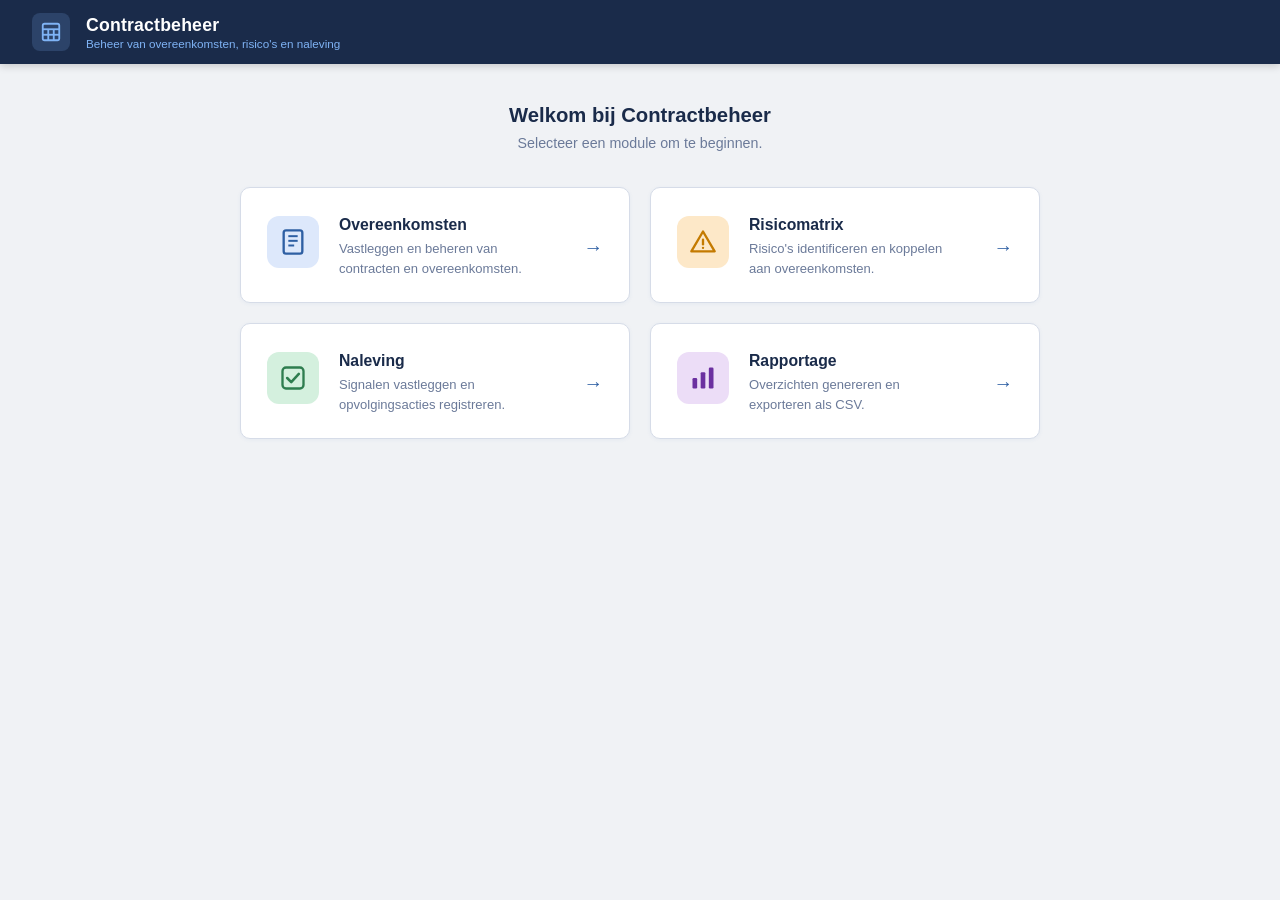
==== index.html @ 3c0b5cd9 "Voeg gedeelde stylesheet, startscherm en overeenkomsten pagina toe Shared CSS voor consistente huiss" ====
<!DOCTYPE html>
<html lang="nl">
<head>
  <meta charset="UTF-8">
  <meta name="viewport" content="width=device-width, initial-scale=1.0">
  <title>Contractbeheer</title>
  <link rel="stylesheet" href="shared.css">
  <style>
    .index-main {
      max-width: 840px;
      margin: 0 auto;
      padding: 40px 20px 60px 20px;
    }
    .index-intro {
      text-align: center;
      margin-bottom: 36px;
    }
    .index-intro h2 {
      font-size: 1.35rem;
      font-weight: 700;
      color: #1a2b4a;
      margin-bottom: 8px;
    }
    .index-intro p {
      color: #6b7a99;
      font-size: 0.95rem;
    }
  </style>
</head>
<body>
  <header class="site-header">
    <div class="header-icon">
      <svg width="22" height="22" fill="none" viewBox="0 0 24 24">
        <rect x="3" y="3" width="18" height="18" rx="2" stroke="#7fb3f5" stroke-width="2"/>
        <line x1="3" y1="9" x2="21" y2="9" stroke="#7fb3f5" stroke-width="2"/>
        <line x1="3" y1="15" x2="21" y2="15" stroke="#7fb3f5" stroke-width="2"/>
        <line x1="9" y1="9" x2="9" y2="21" stroke="#7fb3f5" stroke-width="2"/>
        <line x1="15" y1="9" x2="15" y2="21" stroke="#7fb3f5" stroke-width="2"/>
      </svg>
    </div>
    <div class="header-text">
      <span class="header-title">Contractbeheer</span>
      <span class="header-subtitle">Beheer van overeenkomsten, risico's en naleving</span>
    </div>
  </header>

  <div class="index-main">
    <div class="index-intro">
      <h2>Welkom bij Contractbeheer</h2>
      <p>Selecteer een module om te beginnen.</p>
    </div>

    <div class="tiles">
      <a class="tile" href="overeenkomsten.html">
        <div class="tile-icon-wrap" style="background:#dde8fb;">
          <svg width="28" height="28" fill="none" viewBox="0 0 24 24">
            <rect x="4" y="2" width="16" height="20" rx="2" stroke="#2e5fa3" stroke-width="2"/>
            <line x1="8" y1="7" x2="16" y2="7" stroke="#2e5fa3" stroke-width="1.7"/>
            <line x1="8" y1="11" x2="16" y2="11" stroke="#2e5fa3" stroke-width="1.7"/>
            <line x1="8" y1="15" x2="13" y2="15" stroke="#2e5fa3" stroke-width="1.7"/>
          </svg>
        </div>
        <div class="tile-body">
          <div class="tile-title">Overeenkomsten</div>
          <div class="tile-desc">Vastleggen en beheren van contracten en overeenkomsten.</div>
        </div>
        <span class="tile-arrow">→</span>
      </a>

      <a class="tile" href="risicomatrix.html">
        <div class="tile-icon-wrap" style="background:#fde8c8;">
          <svg width="28" height="28" fill="none" viewBox="0 0 24 24">
            <path d="M12 3L22 20H2L12 3Z" stroke="#c47a00" stroke-width="2" stroke-linejoin="round"/>
            <line x1="12" y1="10" x2="12" y2="14" stroke="#c47a00" stroke-width="2" stroke-linecap="round"/>
            <circle cx="12" cy="17" r="1" fill="#c47a00"/>
          </svg>
        </div>
        <div class="tile-body">
          <div class="tile-title">Risicomatrix</div>
          <div class="tile-desc">Risico's identificeren en koppelen aan overeenkomsten.</div>
        </div>
        <span class="tile-arrow">→</span>
      </a>

      <a class="tile" href="naleving.html">
        <div class="tile-icon-wrap" style="background:#d4f0de;">
          <svg width="28" height="28" fill="none" viewBox="0 0 24 24">
            <rect x="3" y="3" width="18" height="18" rx="3" stroke="#2e7d4f" stroke-width="2"/>
            <path d="M7 12l3.5 3.5L17 8.5" stroke="#2e7d4f" stroke-width="2.2" stroke-linecap="round" stroke-linejoin="round"/>
          </svg>
        </div>
        <div class="tile-body">
          <div class="tile-title">Naleving</div>
          <div class="tile-desc">Signalen vastleggen en opvolgingsacties registreren.</div>
        </div>
        <span class="tile-arrow">→</span>
      </a>

      <a class="tile" href="rapportage.html">
        <div class="tile-icon-wrap" style="background:#ecddf7;">
          <svg width="28" height="28" fill="none" viewBox="0 0 24 24">
            <rect x="3" y="12" width="4" height="9" rx="1" fill="#6b30a0"/>
            <rect x="10" y="7" width="4" height="14" rx="1" fill="#6b30a0"/>
            <rect x="17" y="3" width="4" height="18" rx="1" fill="#6b30a0"/>
          </svg>
        </div>
        <div class="tile-body">
          <div class="tile-title">Rapportage</div>
          <div class="tile-desc">Overzichten genereren en exporteren als CSV.</div>
        </div>
        <span class="tile-arrow">→</span>
      </a>
    </div>
  </div>
</body>
</html>
---- shared.css ----
/* ===== CSS RESET ===== */
*, *::before, *::after { box-sizing: border-box; margin: 0; padding: 0; }
html { font-size: 15px; }
body { font-family: 'Segoe UI', Arial, sans-serif; background: #f0f2f5; color: #1a1a2e; min-height: 100vh; }
ul, ol { list-style: none; }
a { color: inherit; text-decoration: none; }
button { cursor: pointer; font-family: inherit; }
input, select, textarea, button { font-size: inherit; }

/* ===== HEADER ===== */
.site-header {
  background: #1a2b4a;
  color: #fff;
  padding: 0 32px;
  height: 64px;
  display: flex;
  align-items: center;
  gap: 16px;
  box-shadow: 0 2px 8px rgba(0,0,0,0.18);
}
.site-header .header-icon {
  width: 38px;
  height: 38px;
  background: rgba(127,179,245,0.18);
  border-radius: 8px;
  display: flex;
  align-items: center;
  justify-content: center;
  flex-shrink: 0;
}
.site-header .header-icon svg { display: block; }
.site-header .header-text { display: flex; flex-direction: column; gap: 1px; }
.site-header .header-title { font-size: 1.18rem; font-weight: 700; letter-spacing: 0.01em; color: #fff; }
.site-header .header-subtitle { font-size: 0.78rem; color: #7fb3f5; font-weight: 400; }

/* ===== NAV BAR ===== */
.site-nav {
  background: #223560;
  border-bottom: 1px solid #1a2b4a;
  padding: 0 32px;
  display: flex;
  gap: 0;
  height: 44px;
  align-items: stretch;
}
.site-nav a {
  color: #b8cce8;
  font-size: 0.92rem;
  font-weight: 500;
  padding: 0 20px;
  display: flex;
  align-items: center;
  border-bottom: 3px solid transparent;
  transition: color 0.15s, border-color 0.15s;
  white-space: nowrap;
}
.site-nav a:hover { color: #fff; }
.site-nav a.active { color: #fff; border-bottom-color: #7fb3f5; }

/* ===== MAIN CONTAINER ===== */
.main-container {
  max-width: 960px;
  width: 100%;
  margin: 0 auto;
  padding: 28px 20px 48px 20px;
  display: flex;
  flex-direction: column;
  gap: 22px;
}

/* ===== CARDS ===== */
.card {
  background: #fff;
  border: 1px solid #d6dce8;
  border-radius: 8px;
  padding: 24px 28px;
  box-shadow: 0 1px 4px rgba(46,95,163,0.06);
}
.card-title {
  font-size: 1.02rem;
  font-weight: 700;
  color: #1a2b4a;
  margin-bottom: 18px;
  padding-bottom: 10px;
  border-bottom: 1px solid #d6dce8;
}

/* ===== FORM ELEMENTS ===== */
.form-row {
  display: flex;
  flex-wrap: wrap;
  gap: 14px;
  margin-bottom: 14px;
}
.form-group {
  display: flex;
  flex-direction: column;
  gap: 5px;
  flex: 1 1 180px;
  min-width: 0;
}
.form-group label {
  font-size: 0.84rem;
  font-weight: 600;
  color: #1a2b4a;
}
.form-group input[type=text],
.form-group input[type=date],
.form-group select,
input[type=text],
input[type=date],
select {
  height: 36px;
  padding: 0 10px;
  border: 1px solid #d6dce8;
  border-radius: 5px;
  background: #fff;
  color: #1a1a2e;
  width: 100%;
  transition: border-color 0.15s, box-shadow 0.15s;
  outline: none;
}
.form-group input[type=text]:focus,
.form-group input[type=date]:focus,
.form-group select:focus,
input[type=text]:focus,
input[type=date]:focus,
select:focus {
  border-color: #2e5fa3;
  box-shadow: 0 0 0 3px rgba(46,95,163,0.13);
}
input[type=file] {
  padding: 5px 8px;
  border: 1px solid #d6dce8;
  border-radius: 5px;
  background: #fff;
  color: #1a1a2e;
  width: 100%;
  cursor: pointer;
}
input[type=file]:focus {
  outline: none;
  border-color: #2e5fa3;
  box-shadow: 0 0 0 3px rgba(46,95,163,0.13);
}
select option[disabled] { color: #6b7a99; }

/* ===== BUTTONS ===== */
.btn {
  display: inline-flex;
  align-items: center;
  gap: 6px;
  padding: 0 18px;
  height: 36px;
  border: none;
  border-radius: 5px;
  font-weight: 600;
  font-size: 0.88rem;
  transition: background 0.15s, box-shadow 0.15s, opacity 0.15s;
  white-space: nowrap;
  cursor: pointer;
}
.btn:disabled { opacity: 0.5; cursor: not-allowed; }
.btn-primary { background: #2e5fa3; color: #fff; }
.btn-primary:hover:not(:disabled) { background: #1a4080; }
.btn-secondary { background: #e3e8f0; color: #1a2b4a; border: 1px solid #d6dce8; }
.btn-secondary:hover:not(:disabled) { background: #cdd5e3; }
.btn-success { background: #2e7d4f; color: #fff; }
.btn-success:hover:not(:disabled) { background: #1e5c38; }
.btn-danger { background: #b04040; color: #fff; }
.btn-danger:hover:not(:disabled) { background: #8a2c2c; }
.btn-sm { height: 28px; padding: 0 10px; font-size: 0.80rem; }
.btn-edit { background: #e8f0fb; color: #2e5fa3; border: 1px solid #b8cce8; }
.btn-edit:hover:not(:disabled) { background: #ccdcf5; }

/* ===== MESSAGES ===== */
.msg-error, .msg-info, .msg-success {
  padding: 9px 14px;
  border-radius: 5px;
  font-size: 0.88rem;
  font-weight: 500;
  margin-top: 6px;
  margin-bottom: 2px;
}
.msg-error { background: #fdf0f0; color: #b04040; border: 1px solid #e8bbbb; }
.msg-info { background: #eef4fb; color: #2e5fa3; border: 1px solid #b8cce8; }
.msg-success { background: #edf7f1; color: #2e7d4f; border: 1px solid #a8d8b8; }
.hidden { display: none !important; }

/* ===== TOOLBAR ===== */
.toolbar {
  display: flex;
  align-items: center;
  flex-wrap: wrap;
  gap: 12px;
  margin-bottom: 10px;
}
.toolbar label {
  font-size: 0.84rem;
  font-weight: 600;
  color: #1a2b4a;
  white-space: nowrap;
}
.toolbar input[type=text], .toolbar select {
  height: 32px;
  padding: 0 9px;
  border: 1px solid #d6dce8;
  border-radius: 5px;
  background: #fff;
  color: #1a1a2e;
  font-size: 0.85rem;
  outline: none;
}
.toolbar input[type=text]:focus, .toolbar select:focus {
  border-color: #2e5fa3;
  box-shadow: 0 0 0 2px rgba(46,95,163,0.12);
}
.record-count {
  margin-left: auto;
  font-size: 0.82rem;
  color: #6b7a99;
  font-weight: 500;
  white-space: nowrap;
}

/* ===== TABLE WRAPPER ===== */
.table-wrapper {
  max-height: 360px;
  overflow-y: auto;
  border: 1px solid #d6dce8;
  border-radius: 6px;
  scrollbar-width: thin;
  scrollbar-color: #b8cce8 #f0f2f5;
}
.table-wrapper::-webkit-scrollbar { width: 7px; }
.table-wrapper::-webkit-scrollbar-track { background: #f0f2f5; }
.table-wrapper::-webkit-scrollbar-thumb { background: #b8cce8; border-radius: 4px; }

/* ===== TABLE ===== */
table {
  width: 100%;
  border-collapse: collapse;
  font-size: 0.88rem;
}
thead th {
  background: #1a2b4a;
  color: #b8cce8;
  font-weight: 600;
  font-size: 0.82rem;
  text-transform: uppercase;
  letter-spacing: 0.04em;
  padding: 10px 12px;
  text-align: left;
  position: sticky;
  top: 0;
  z-index: 2;
  white-space: nowrap;
  user-select: none;
}
thead th.sortable { cursor: pointer; }
thead th.sortable:hover { color: #fff; }
thead th.sorted { color: #7fb3f5; }
.sort-icon { font-style: normal; margin-left: 4px; font-size: 0.80rem; opacity: 0.7; }
thead th.sorted .sort-icon { opacity: 1; }
tbody tr { border-bottom: 1px solid #e8ecf4; transition: background 0.1s; }
tbody tr:last-child { border-bottom: none; }
tbody tr:hover { background: #f5f7fb; }
tbody tr.selected { background: #e8f0fb !important; outline: 2px solid #2e5fa3; outline-offset: -2px; }
tbody td { padding: 9px 12px; vertical-align: middle; color: #1a1a2e; }

/* ===== BADGES ===== */
.badge {
  display: inline-block;
  padding: 2px 9px;
  border-radius: 12px;
  font-size: 0.77rem;
  font-weight: 700;
  letter-spacing: 0.03em;
  white-space: nowrap;
}
.badge-laag { background: #d4f0de; color: #1e6b3a; }
.badge-midden { background: #fde8c8; color: #8a4e00; }
.badge-hoog { background: #fdd8d8; color: #8a2020; }
.badge-waarschuwing { background: #dde8fb; color: #1a4080; }
.badge-inkoopgesprek { background: #ecddf7; color: #5e2080; }
.badge-ingebreke { background: #f5d5d5; color: #6b1a1a; }

/* ===== EMPTY STATE ===== */
.empty-state {
  text-align: center;
  padding: 38px 20px;
  color: #6b7a99;
  font-size: 0.92rem;
}
.empty-state svg { display: block; margin: 0 auto 12px; opacity: 0.35; }

/* ===== TILES (INDEX PAGE) ===== */
.tiles {
  display: grid;
  grid-template-columns: 1fr 1fr;
  gap: 20px;
  margin-top: 10px;
}
.tile {
  background: #fff;
  border: 1px solid #d6dce8;
  border-radius: 10px;
  padding: 28px 26px 24px 26px;
  display: flex;
  align-items: flex-start;
  gap: 20px;
  cursor: pointer;
  transition: box-shadow 0.18s, border-color 0.18s, transform 0.12s;
  text-decoration: none;
  color: #1a1a2e;
  box-shadow: 0 1px 4px rgba(46,95,163,0.06);
}
.tile:hover {
  box-shadow: 0 4px 18px rgba(46,95,163,0.14);
  border-color: #2e5fa3;
  transform: translateY(-2px);
}
.tile-icon-wrap {
  width: 52px;
  height: 52px;
  border-radius: 12px;
  display: flex;
  align-items: center;
  justify-content: center;
  flex-shrink: 0;
}
.tile-body { flex: 1; min-width: 0; }
.tile-title {
  font-size: 1.05rem;
  font-weight: 700;
  color: #1a2b4a;
  margin-bottom: 5px;
}
.tile-desc { font-size: 0.87rem; color: #6b7a99; line-height: 1.5; }
.tile-arrow {
  font-size: 1.3rem;
  color: #2e5fa3;
  align-self: center;
  margin-left: 8px;
  flex-shrink: 0;
  transition: transform 0.15s;
}
.tile:hover .tile-arrow { transform: translateX(4px); }

/* ===== SIDE BY SIDE CARDS ===== */
.cards-row {
  display: flex;
  gap: 20px;
  flex-wrap: wrap;
}
.cards-row .card { flex: 1 1 280px; }

/* ===== BUTTON ROW ===== */
.btn-row {
  display: flex;
  gap: 10px;
  align-items: center;
  flex-wrap: wrap;
  margin-top: 6px;
}

@media (max-width: 640px) {
  .tiles { grid-template-columns: 1fr; }
  .site-header { padding: 0 14px; }
  .site-nav { padding: 0 8px; }
  .main-container { padding: 16px 10px 32px 10px; }
  .card { padding: 16px 14px; }
  .cards-row { flex-direction: column; }
}
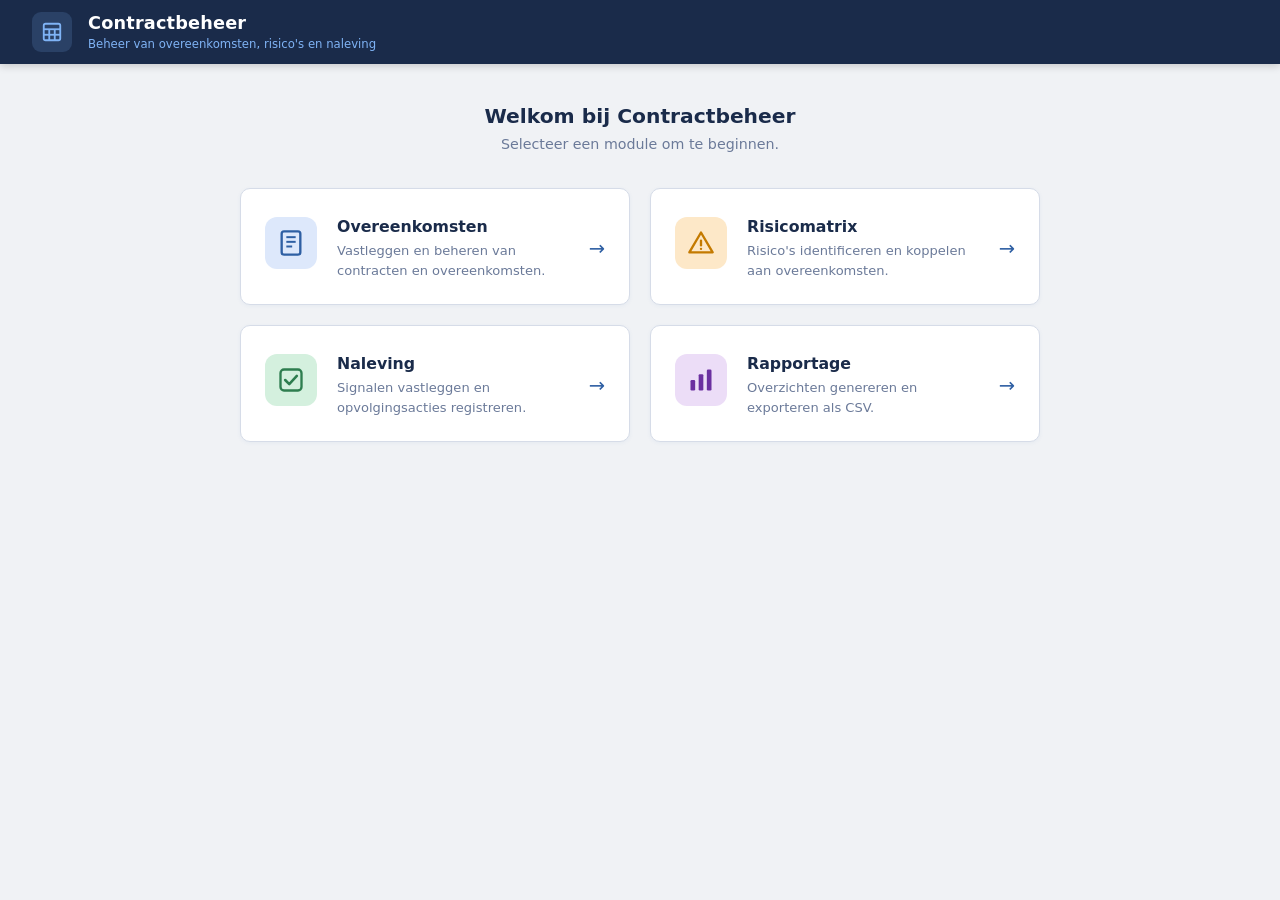
==== commit e1bf74a8: "Voeg volledige multi-pagina contractbeheer applicatie toe Startscherm met 4 tiles, overeenkomsten CR" ====
--- a/index.html
+++ b/index.html
@@ -10,6 +10,7 @@
       max-width: 840px;
       margin: 0 auto;
       padding: 40px 20px 60px 20px;
+      flex: 1;
     }
     .index-intro {
       text-align: center;
@@ -28,6 +29,7 @@
   </style>
 </head>
 <body>
+  <!-- Header (no nav on dashboard) -->
   <header class="site-header">
     <div class="header-icon">
       <svg width="22" height="22" fill="none" viewBox="0 0 24 24">
@@ -51,6 +53,7 @@
     </div>
 
     <div class="tiles">
+      <!-- Overeenkomsten -->
       <a class="tile" href="overeenkomsten.html">
         <div class="tile-icon-wrap" style="background:#dde8fb;">
           <svg width="28" height="28" fill="none" viewBox="0 0 24 24">
@@ -67,6 +70,7 @@
         <span class="tile-arrow">→</span>
       </a>
 
+      <!-- Risicomatrix -->
       <a class="tile" href="risicomatrix.html">
         <div class="tile-icon-wrap" style="background:#fde8c8;">
           <svg width="28" height="28" fill="none" viewBox="0 0 24 24">
@@ -82,6 +86,7 @@
         <span class="tile-arrow">→</span>
       </a>
 
+      <!-- Naleving -->
       <a class="tile" href="naleving.html">
         <div class="tile-icon-wrap" style="background:#d4f0de;">
           <svg width="28" height="28" fill="none" viewBox="0 0 24 24">
@@ -96,6 +101,7 @@
         <span class="tile-arrow">→</span>
       </a>
 
+      <!-- Rapportage -->
       <a class="tile" href="rapportage.html">
         <div class="tile-icon-wrap" style="background:#ecddf7;">
           <svg width="28" height="28" fill="none" viewBox="0 0 24 24">
--- a/shared.css
+++ b/shared.css
@@ -1,13 +1,25 @@
-/* ===== CSS RESET ===== */
+/* =====================================================
+   shared.css – Contract Management Application
+   ===================================================== */
+
+/* --- CSS Reset --- */
 *, *::before, *::after { box-sizing: border-box; margin: 0; padding: 0; }
 html { font-size: 15px; }
-body { font-family: 'Segoe UI', Arial, sans-serif; background: #f0f2f5; color: #1a1a2e; min-height: 100vh; }
+body {
+  font-family: 'Segoe UI', system-ui, -apple-system, Arial, sans-serif;
+  background: #f0f2f5;
+  color: #1a1a2e;
+  min-height: 100vh;
+  display: flex;
+  flex-direction: column;
+}
 ul, ol { list-style: none; }
-a { color: inherit; text-decoration: none; }
-button { cursor: pointer; font-family: inherit; }
+a { color: #2e5fa3; text-decoration: none; }
+a:hover { text-decoration: underline; }
+button { font-family: inherit; cursor: pointer; }
 input, select, textarea, button { font-size: inherit; }
 
-/* ===== HEADER ===== */
+/* --- Header --- */
 .site-header {
   background: #1a2b4a;
   color: #fff;
@@ -17,23 +29,38 @@
   align-items: center;
   gap: 16px;
   box-shadow: 0 2px 8px rgba(0,0,0,0.18);
+  flex-shrink: 0;
 }
 .site-header .header-icon {
-  width: 38px;
-  height: 38px;
-  background: rgba(127,179,245,0.18);
-  border-radius: 8px;
+  width: 40px;
+  height: 40px;
+  background: rgba(127,179,245,0.16);
+  border-radius: 9px;
   display: flex;
   align-items: center;
   justify-content: center;
   flex-shrink: 0;
 }
 .site-header .header-icon svg { display: block; }
-.site-header .header-text { display: flex; flex-direction: column; gap: 1px; }
-.site-header .header-title { font-size: 1.18rem; font-weight: 700; letter-spacing: 0.01em; color: #fff; }
-.site-header .header-subtitle { font-size: 0.78rem; color: #7fb3f5; font-weight: 400; }
-
-/* ===== NAV BAR ===== */
+.site-header .header-text {
+  display: flex;
+  flex-direction: column;
+  gap: 2px;
+}
+.site-header .header-title {
+  font-size: 1.18rem;
+  font-weight: 700;
+  letter-spacing: 0.01em;
+  color: #fff;
+  line-height: 1.2;
+}
+.site-header .header-subtitle {
+  font-size: 0.78rem;
+  color: #7fb3f5;
+  font-weight: 400;
+}
+
+/* --- Nav bar --- */
 .site-nav {
   background: #223560;
   border-bottom: 1px solid #1a2b4a;
@@ -42,10 +69,11 @@
   gap: 0;
   height: 44px;
   align-items: stretch;
+  flex-shrink: 0;
 }
 .site-nav a {
   color: #b8cce8;
-  font-size: 0.92rem;
+  font-size: 0.91rem;
   font-weight: 500;
   padding: 0 20px;
   display: flex;
@@ -53,11 +81,15 @@
   border-bottom: 3px solid transparent;
   transition: color 0.15s, border-color 0.15s;
   white-space: nowrap;
-}
-.site-nav a:hover { color: #fff; }
-.site-nav a.active { color: #fff; border-bottom-color: #7fb3f5; }
-
-/* ===== MAIN CONTAINER ===== */
+  text-decoration: none;
+}
+.site-nav a:hover { color: #fff; text-decoration: none; }
+.site-nav a.active {
+  color: #fff;
+  border-bottom-color: #7fb3f5;
+}
+
+/* --- Main container --- */
 .main-container {
   max-width: 960px;
   width: 100%;
@@ -66,9 +98,10 @@
   display: flex;
   flex-direction: column;
   gap: 22px;
-}
-
-/* ===== CARDS ===== */
+  flex: 1;
+}
+
+/* --- Cards --- */
 .card {
   background: #fff;
   border: 1px solid #d6dce8;
@@ -85,7 +118,7 @@
   border-bottom: 1px solid #d6dce8;
 }
 
-/* ===== FORM ELEMENTS ===== */
+/* --- Form elements --- */
 .form-row {
   display: flex;
   flex-wrap: wrap;
@@ -137,18 +170,25 @@
   color: #1a1a2e;
   width: 100%;
   cursor: pointer;
+  height: 36px;
+  outline: none;
 }
 input[type=file]:focus {
-  outline: none;
   border-color: #2e5fa3;
   box-shadow: 0 0 0 3px rgba(46,95,163,0.13);
 }
+input:disabled, select:disabled {
+  background: #f0f2f5;
+  color: #6b7a99;
+  cursor: not-allowed;
+}
 select option[disabled] { color: #6b7a99; }
 
-/* ===== BUTTONS ===== */
+/* --- Buttons --- */
 .btn {
   display: inline-flex;
   align-items: center;
+  justify-content: center;
   gap: 6px;
   padding: 0 18px;
   height: 36px;
@@ -159,6 +199,7 @@
   transition: background 0.15s, box-shadow 0.15s, opacity 0.15s;
   white-space: nowrap;
   cursor: pointer;
+  line-height: 1;
 }
 .btn:disabled { opacity: 0.5; cursor: not-allowed; }
 .btn-primary { background: #2e5fa3; color: #fff; }
@@ -173,7 +214,16 @@
 .btn-edit { background: #e8f0fb; color: #2e5fa3; border: 1px solid #b8cce8; }
 .btn-edit:hover:not(:disabled) { background: #ccdcf5; }
 
-/* ===== MESSAGES ===== */
+/* --- Button row --- */
+.btn-row {
+  display: flex;
+  gap: 10px;
+  align-items: center;
+  flex-wrap: wrap;
+  margin-top: 6px;
+}
+
+/* --- Messages --- */
 .msg-error, .msg-info, .msg-success {
   padding: 9px 14px;
   border-radius: 5px;
@@ -185,9 +235,11 @@
 .msg-error { background: #fdf0f0; color: #b04040; border: 1px solid #e8bbbb; }
 .msg-info { background: #eef4fb; color: #2e5fa3; border: 1px solid #b8cce8; }
 .msg-success { background: #edf7f1; color: #2e7d4f; border: 1px solid #a8d8b8; }
+
+/* --- Hidden utility --- */
 .hidden { display: none !important; }
 
-/* ===== TOOLBAR ===== */
+/* --- Toolbar --- */
 .toolbar {
   display: flex;
   align-items: center;
@@ -201,7 +253,8 @@
   color: #1a2b4a;
   white-space: nowrap;
 }
-.toolbar input[type=text], .toolbar select {
+.toolbar input[type=text],
+.toolbar select {
   height: 32px;
   padding: 0 9px;
   border: 1px solid #d6dce8;
@@ -210,8 +263,11 @@
   color: #1a1a2e;
   font-size: 0.85rem;
   outline: none;
-}
-.toolbar input[type=text]:focus, .toolbar select:focus {
+  width: auto;
+  min-width: 140px;
+}
+.toolbar input[type=text]:focus,
+.toolbar select:focus {
   border-color: #2e5fa3;
   box-shadow: 0 0 0 2px rgba(46,95,163,0.12);
 }
@@ -223,7 +279,7 @@
   white-space: nowrap;
 }
 
-/* ===== TABLE WRAPPER ===== */
+/* --- Table wrapper --- */
 .table-wrapper {
   max-height: 360px;
   overflow-y: auto;
@@ -235,8 +291,9 @@
 .table-wrapper::-webkit-scrollbar { width: 7px; }
 .table-wrapper::-webkit-scrollbar-track { background: #f0f2f5; }
 .table-wrapper::-webkit-scrollbar-thumb { background: #b8cce8; border-radius: 4px; }
-
-/* ===== TABLE ===== */
+.table-wrapper::-webkit-scrollbar-thumb:hover { background: #2e5fa3; }
+
+/* --- Table --- */
 table {
   width: 100%;
   border-collapse: collapse;
@@ -258,34 +315,45 @@
   user-select: none;
 }
 thead th.sortable { cursor: pointer; }
-thead th.sortable:hover { color: #fff; }
-thead th.sorted { color: #7fb3f5; }
-.sort-icon { font-style: normal; margin-left: 4px; font-size: 0.80rem; opacity: 0.7; }
+thead th.sortable:hover { color: #fff; background: #223660; }
+thead th.sorted { color: #7fb3f5; background: #1e3357; }
+.sort-icon {
+  font-style: normal;
+  margin-left: 4px;
+  font-size: 0.80rem;
+  opacity: 0.6;
+}
 thead th.sorted .sort-icon { opacity: 1; }
+
 tbody tr { border-bottom: 1px solid #e8ecf4; transition: background 0.1s; }
 tbody tr:last-child { border-bottom: none; }
 tbody tr:hover { background: #f5f7fb; }
 tbody tr.selected { background: #e8f0fb !important; outline: 2px solid #2e5fa3; outline-offset: -2px; }
-tbody td { padding: 9px 12px; vertical-align: middle; color: #1a1a2e; }
-
-/* ===== BADGES ===== */
+
+tbody td {
+  padding: 9px 12px;
+  vertical-align: middle;
+  color: #1a1a2e;
+}
+
+/* --- Badges --- */
 .badge {
   display: inline-block;
   padding: 2px 9px;
   border-radius: 12px;
   font-size: 0.77rem;
   font-weight: 700;
-  letter-spacing: 0.03em;
-  white-space: nowrap;
-}
-.badge-laag { background: #d4f0de; color: #1e6b3a; }
-.badge-midden { background: #fde8c8; color: #8a4e00; }
-.badge-hoog { background: #fdd8d8; color: #8a2020; }
-.badge-waarschuwing { background: #dde8fb; color: #1a4080; }
+  letter-spacing: 0.02em;
+  white-space: nowrap;
+}
+.badge-laag          { background: #d4f0de; color: #1e6b3a; }
+.badge-midden        { background: #fde8c8; color: #8a4e00; }
+.badge-hoog          { background: #fdd8d8; color: #8a2020; }
+.badge-waarschuwing  { background: #dde8fb; color: #1a4080; }
 .badge-inkoopgesprek { background: #ecddf7; color: #5e2080; }
-.badge-ingebreke { background: #f5d5d5; color: #6b1a1a; }
-
-/* ===== EMPTY STATE ===== */
+.badge-ingebreke     { background: #f5d5d5; color: #6b1a1a; }
+
+/* --- Empty state --- */
 .empty-state {
   text-align: center;
   padding: 38px 20px;
@@ -294,7 +362,7 @@
 }
 .empty-state svg { display: block; margin: 0 auto 12px; opacity: 0.35; }
 
-/* ===== TILES (INDEX PAGE) ===== */
+/* --- Tiles grid (index page) --- */
 .tiles {
   display: grid;
   grid-template-columns: 1fr 1fr;
@@ -305,7 +373,7 @@
   background: #fff;
   border: 1px solid #d6dce8;
   border-radius: 10px;
-  padding: 28px 26px 24px 26px;
+  padding: 28px 24px 24px 24px;
   display: flex;
   align-items: flex-start;
   gap: 20px;
@@ -319,6 +387,7 @@
   box-shadow: 0 4px 18px rgba(46,95,163,0.14);
   border-color: #2e5fa3;
   transform: translateY(-2px);
+  text-decoration: none;
 }
 .tile-icon-wrap {
   width: 52px;
@@ -347,7 +416,7 @@
 }
 .tile:hover .tile-arrow { transform: translateX(4px); }
 
-/* ===== SIDE BY SIDE CARDS ===== */
+/* --- Side-by-side cards row --- */
 .cards-row {
   display: flex;
   gap: 20px;
@@ -355,15 +424,25 @@
 }
 .cards-row .card { flex: 1 1 280px; }
 
-/* ===== BUTTON ROW ===== */
-.btn-row {
-  display: flex;
-  gap: 10px;
-  align-items: center;
-  flex-wrap: wrap;
-  margin-top: 6px;
-}
-
+/* --- Instructions block --- */
+.instructions {
+  font-size: 0.83rem;
+  color: #4a5a73;
+  background: #f5f7fb;
+  border: 1px solid #d6dce8;
+  border-radius: 5px;
+  padding: 8px 12px;
+  margin-bottom: 12px;
+  line-height: 1.55;
+}
+
+/* --- Badges wrap in td --- */
+.badges-wrap { display: flex; flex-wrap: wrap; gap: 4px; }
+
+/* --- Actions cell --- */
+td.col-actions { white-space: nowrap; }
+
+/* --- Responsive --- */
 @media (max-width: 640px) {
   .tiles { grid-template-columns: 1fr; }
   .site-header { padding: 0 14px; }
